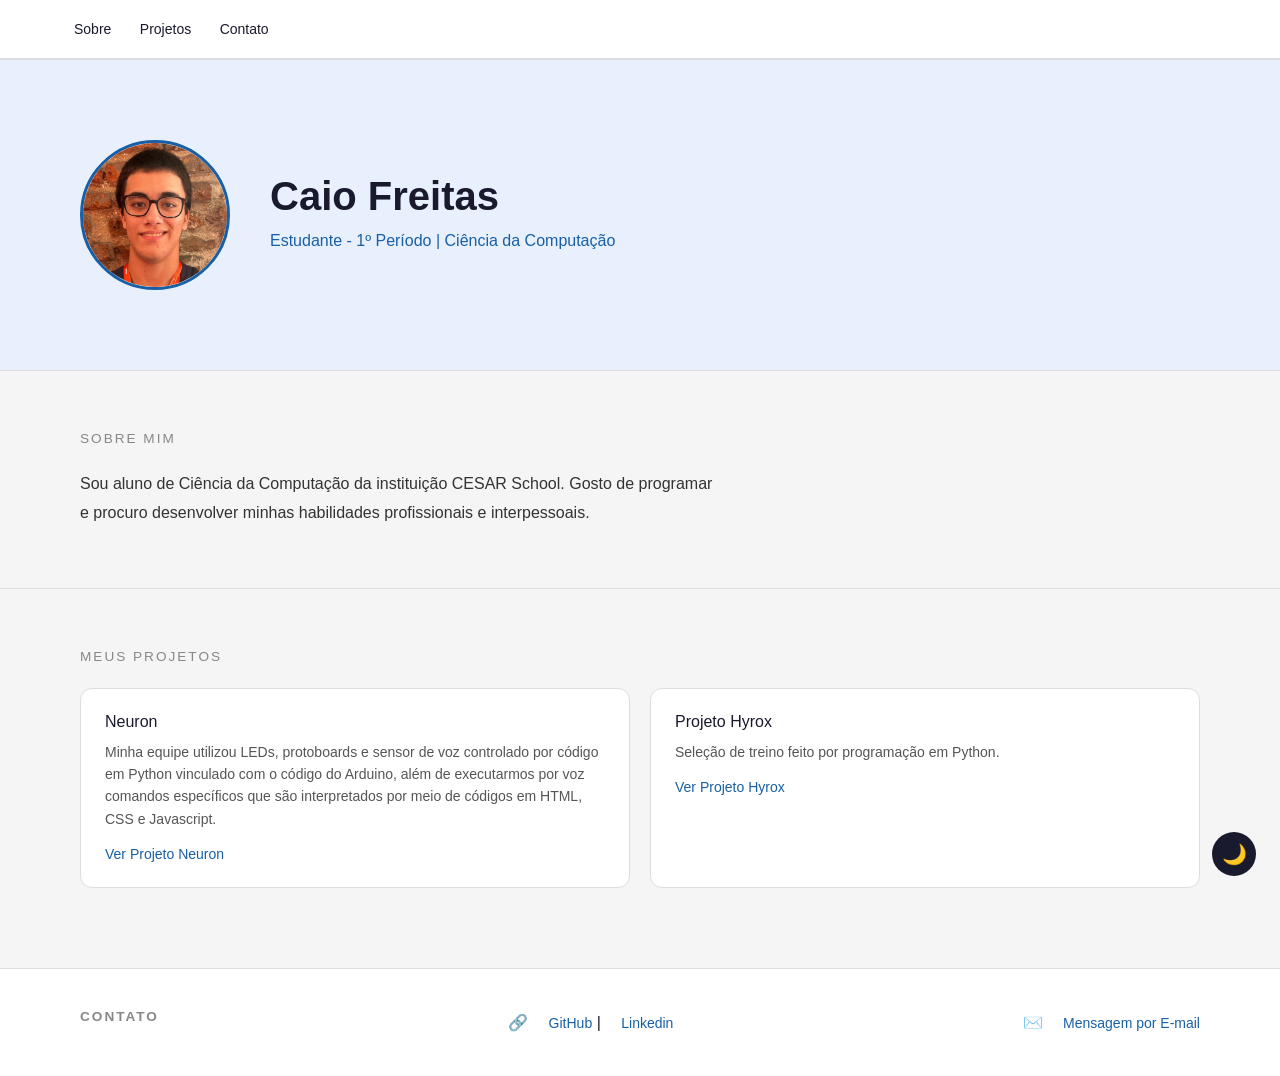
==== index.html @ 059044bb "Add files via upload" ====
<!DOCTYPE html>
<html lang="pt-BR">
<head>
    <meta charset="UTF-8">
    <meta name="viewport" content="width=device-width, initial-scale=1.0">
    <title>Portfólio - Caio Freitas</title>
    <link rel="stylesheet" href="parte.css">
</head>
<body>

    <!-- Botão Dark Mode -->
    <button id="toggle-dark" onclick="toggleDark()">🌙</button>

    <!-- Cabeçalho -->
    <header>
        <nav>
            <a href="#sobre">Sobre</a>
            <a href="#projetos">Projetos</a>
            <a href="#contato">Contato</a>
        </nav>
    </header>

    <!-- Hero -->
    <section id="inicio" class="hero">
        <img src="caiofreitas.png" alt="Foto" class="foto-perfil">
        <div class="hero-texto">
            <h1>Caio Freitas</h1>
            <p>Estudante - 1º Período | Ciência da Computação</p>
        </div>
    </section>

    <!-- Sobre Mim -->
    <section id="sobre">
        <h2>Sobre Mim</h2>
        <p>Sou aluno de Ciência da Computação da instituição CESAR School. Gosto de programar e procuro desenvolver minhas habilidades profissionais e interpessoais.</p>
    </section>

    <!-- Projetos -->
    <section id="projetos">
        <h2>Meus Projetos</h2>
        <div class="grade-projetos">

            <div class="card-projeto">
                <h3>Neuron</h3>
                <p>Minha equipe utilizou LEDs, protoboards e sensor de voz controlado por código em Python vinculado com o código do Arduino, além de executarmos por voz comandos específicos que são interpretados por meio de códigos em HTML, CSS e Javascript.</p>
                <a href="https://sites.google.com/cesar.school/grupo-17-projeto/home" target="_blank">Ver Projeto Neuron</a>
            </div>

            <div class="card-projeto">
                <h3>Projeto Hyrox</h3>
                <p>Seleção de treino feito por programação em Python.</p>
                <a href="https://github.com/analu-dev/projeto-grupo-7/blob/main/ORIGINAIS%20-%20ESQUE%C3%87AM/hyrox-tabelasep.py" target="_blank">Ver Projeto Hyrox</a>
            </div>

        </div>
    </section>

    <!-- Rodapé e Contato -->
    <footer id="contato">
        <h2>Contato</h2>
        <p>🔗 <a href="https://github.com/caiofreitas23" target="_blank">GitHub</a> | <a href="https://www.linkedin.com/in/caiofamedeiros" target="_blank">Linkedin</a></p>
        <p>✉️ <a href="contato.html">Mensagem por E-mail</a></p>
    </footer>

    <script src="paginicial.js"></script>
</body>
</html>
---- parte.css ----
/* Configurações básicas */
* {
    margin: 0;
    padding: 0;
    box-sizing: border-box;
    font-family: Comfortaa, sans-serif;
    scroll-behavior: smooth;
}

/* LIGHT MODE (padrão) */
body {
    background-color: #f5f5f5;
    color: #1a1a2e;
    transition: background-color 0.3s, color 0.3s;
}

header {
    background-color: #ffffff;
    color: #1a1a2e;
    display: flex;
    justify-content: space-between;
    align-items: center;
    padding: 20px 50px;
    position: sticky;
    top: 0;
    z-index: 100;
    border-bottom: 0.5px solid #ddd;
}

header nav a {
    color: #1a1a2e;
    text-decoration: none;
    margin-left: 24px;
    font-size: 14px;
    transition: color 0.2s;
}

header nav a:hover {
    color: #185fa5;
}

.hero {
    background-color: #e8f0fe;
    color: #1a1a2e;
    display: flex;
    align-items: center;
    gap: 40px;
    padding: 80px 80px;
}

.hero-texto h1 {
    font-size: 2.5rem;
    font-weight: bold;
    margin-bottom: 8px;
    color: #1a1a2e;
}

.hero-texto p {
    color: #185fa5;
    font-size: 1rem;
}

.foto-perfil {
    width: 150px;
    height: 150px;
    border-radius: 50%;
    object-fit: cover;
    border: 3px solid #185fa5;
    flex-shrink: 0;
}

section {
    padding: 60px 80px;
    border-top: 0.5px solid #ddd;
}

section h2 {
    font-size: 0.85rem;
    font-weight: 500;
    color: #888;
    text-transform: uppercase;
    letter-spacing: 2px;
    margin-bottom: 24px;
}

section p {
    color: #333;
    line-height: 1.8;
    max-width: 640px;
}

.grade-projetos {
    display: grid;
    grid-template-columns: repeat(auto-fit, minmax(260px, 1fr));
    gap: 20px;
    margin-bottom: 20px;
}

.card-projeto {
    background-color: #ffffff;
    border: 0.5px solid #ddd;
    border-radius: 12px;
    padding: 24px;
    transition: border-color 0.2s;
}

.card-projeto:hover {
    border-color: #185fa5;
}

.card-projeto h3 {
    font-size: 1rem;
    font-weight: 500;
    margin-bottom: 10px;
    color: #1a1a2e;
}

.card-projeto p {
    font-size: 0.875rem;
    color: #555;
    line-height: 1.6;
}

.card-projeto a {
    display: inline-block;
    margin-top: 16px;
    font-size: 0.875rem;
    color: #185fa5;
    text-decoration: none;
}

.card-projeto a:hover {
    text-decoration: underline;
}

footer {
    background-color: #ffffff;
    padding: 40px 80px;
    border-top: 0.5px solid #ddd;
    display: flex;
    justify-content: space-between;
    align-items: center;
    flex-wrap: wrap;
    gap: 16px;
}

footer h2 {
    font-size: 0.85rem;
    color: #888;
    text-transform: uppercase;
    letter-spacing: 2px;
    margin-bottom: 12px;
}

footer a {
    color: #185fa5;
    text-decoration: none;
    margin-left: 16px;
    font-size: 14px;
}

footer a:hover {
    text-decoration: underline;
}

/* Botão Dark Mode */
#toggle-dark {
    position: fixed;
    bottom: 24px;
    right: 24px;
    background: #1a1a2e;
    color: white;
    border: none;
    border-radius: 50%;
    width: 44px;
    height: 44px;
    font-size: 20px;
    cursor: pointer;
    z-index: 999;
    transition: background 0.3s;
}

/* DARK MODE */
body.dark {
    background-color: #0f0f1a;
    color: #e2e8f0;
}

body.dark header {
    background-color: #1a1a2e;
    border-bottom: 0.5px solid #2d2d4e;
}

body.dark header nav a {
    color: #a0aec0;
}

body.dark header nav a:hover {
    color: #63b3ed;
}

body.dark .hero {
    background-color: #16213e;
    color: #e2e8f0;
}

body.dark .hero-texto h1 {
    color: #e2e8f0;
}

body.dark .hero-texto p {
    color: #63b3ed;
}

body.dark section {
    border-top: 0.5px solid #2d2d4e;
}

body.dark section h2 {
    color: #a0aec0;
}

body.dark section p {
    color: #cbd5e0;
}

body.dark .card-projeto {
    background-color: #1a1a2e;
    border: 0.5px solid #2d2d4e;
}

body.dark .card-projeto:hover {
    border-color: #63b3ed;
}

body.dark .card-projeto h3 {
    color: #e2e8f0;
}

body.dark .card-projeto p {
    color: #a0aec0;
}

body.dark .card-projeto a {
    color: #63b3ed;
}

body.dark footer {
    background-color: #1a1a2e;
    border-top: 0.5px solid #2d2d4e;
}

body.dark footer h2 {
    color: #a0aec0;
}

body.dark footer a {
    color: #63b3ed;
}

body.dark #toggle-dark {
    background: #e2e8f0;
    color: #1a1a2e;
}
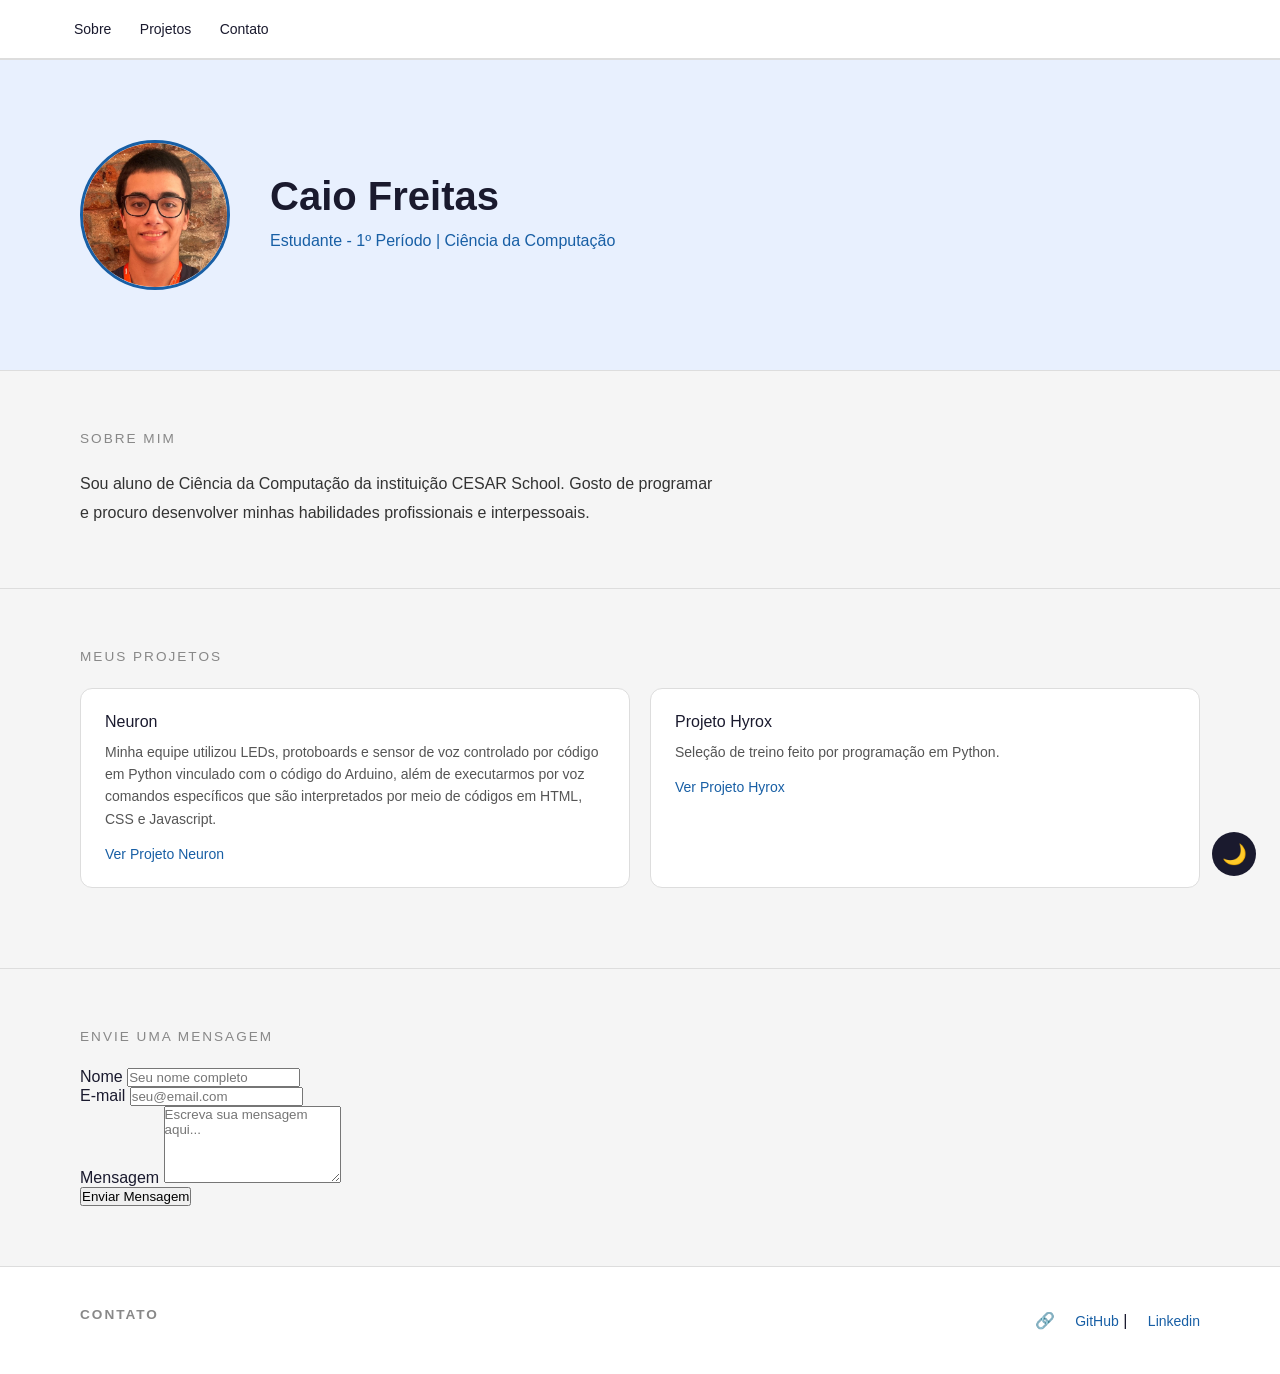
==== commit 5411f369: "Update index.html" ====
--- a/index.html
+++ b/index.html
@@ -55,13 +55,38 @@
         </div>
     </section>
 
+    <!-- Formulário de Contato -->
+    <section id="formulario-contato">
+        <h2>Envie uma Mensagem</h2>
+        <div class="formulario-wrapper">
+
+            <div class="campo">
+                <label for="nome">Nome</label>
+                <input type="text" id="nome" placeholder="Seu nome completo">
+            </div>
+
+            <div class="campo">
+                <label for="email">E-mail</label>
+                <input type="email" id="email" placeholder="seu@email.com">
+            </div>
+
+            <div class="campo">
+                <label for="mensagem">Mensagem</label>
+                <textarea id="mensagem" rows="5" placeholder="Escreva sua mensagem aqui..."></textarea>
+            </div>
+
+            <button class="btn-enviar" onclick="enviarMensagem()">Enviar Mensagem</button>
+            <p id="feedback-envio"></p>
+
+        </div>
+    </section>
+
     <!-- Rodapé e Contato -->
     <footer id="contato">
         <h2>Contato</h2>
         <p>🔗 <a href="https://github.com/caiofreitas23" target="_blank">GitHub</a> | <a href="https://www.linkedin.com/in/caiofamedeiros" target="_blank">Linkedin</a></p>
-        <p>✉️ <a href="contato.html">Mensagem por E-mail</a></p>
     </footer>
 
     <script src="paginicial.js"></script>
 </body>
-</html>+</html>
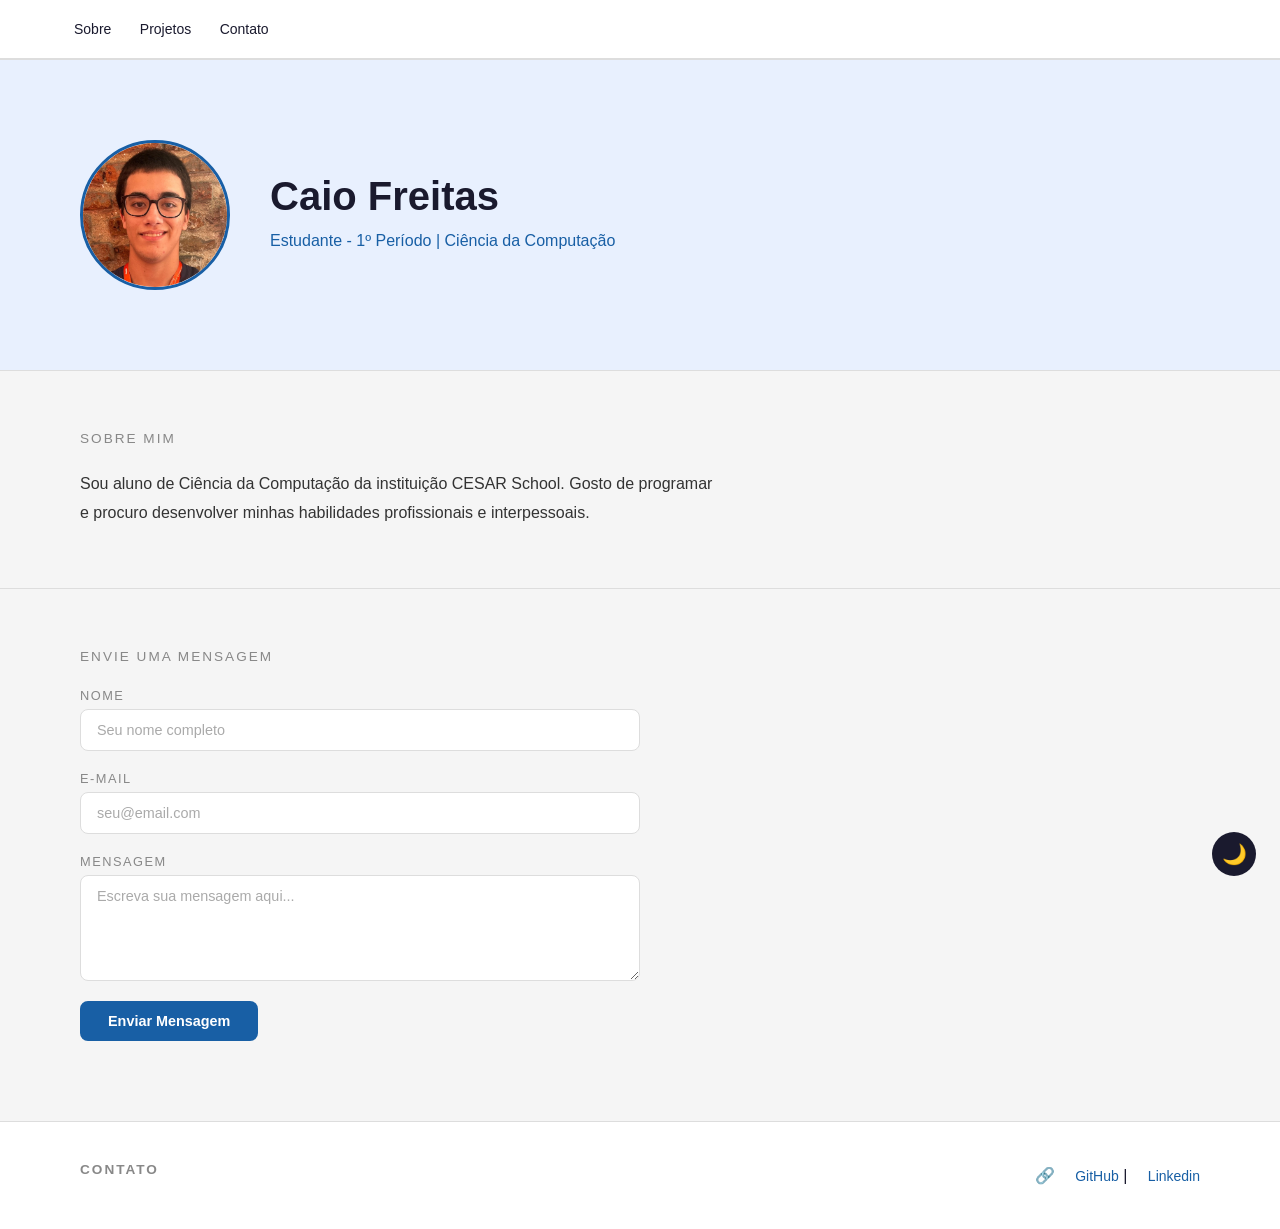
==== commit 83854953: "Update index.html" ====
--- a/index.html
+++ b/index.html
@@ -15,7 +15,7 @@
     <header>
         <nav>
             <a href="#sobre">Sobre</a>
-            <a href="#projetos">Projetos</a>
+            <a href="projetos.html" target="_blank">Projetos</a>
             <a href="#contato">Contato</a>
         </nav>
     </header>
@@ -33,26 +33,6 @@
     <section id="sobre">
         <h2>Sobre Mim</h2>
         <p>Sou aluno de Ciência da Computação da instituição CESAR School. Gosto de programar e procuro desenvolver minhas habilidades profissionais e interpessoais.</p>
-    </section>
-
-    <!-- Projetos -->
-    <section id="projetos">
-        <h2>Meus Projetos</h2>
-        <div class="grade-projetos">
-
-            <div class="card-projeto">
-                <h3>Neuron</h3>
-                <p>Minha equipe utilizou LEDs, protoboards e sensor de voz controlado por código em Python vinculado com o código do Arduino, além de executarmos por voz comandos específicos que são interpretados por meio de códigos em HTML, CSS e Javascript.</p>
-                <a href="https://sites.google.com/cesar.school/grupo-17-projeto/home" target="_blank">Ver Projeto Neuron</a>
-            </div>
-
-            <div class="card-projeto">
-                <h3>Projeto Hyrox</h3>
-                <p>Seleção de treino feito por programação em Python.</p>
-                <a href="https://github.com/analu-dev/projeto-grupo-7/blob/main/ORIGINAIS%20-%20ESQUE%C3%87AM/hyrox-tabelasep.py" target="_blank">Ver Projeto Hyrox</a>
-            </div>
-
-        </div>
     </section>
 
     <!-- Formulário de Contato -->
--- a/parte.css
+++ b/parte.css
@@ -131,6 +131,79 @@
 
 .card-projeto a:hover {
     text-decoration: underline;
+}
+
+/* Formulário de Contato */
+#formulario-contato {
+    padding: 60px 80px;
+    border-top: 0.5px solid #ddd;
+}
+
+.formulario-wrapper {
+    max-width: 560px;
+    display: flex;
+    flex-direction: column;
+    gap: 20px;
+}
+
+.campo {
+    display: flex;
+    flex-direction: column;
+    gap: 6px;
+}
+
+.campo label {
+    font-size: 0.8rem;
+    text-transform: uppercase;
+    letter-spacing: 1.5px;
+    color: #888;
+}
+
+.campo input,
+.campo textarea {
+    background-color: #ffffff;
+    border: 0.5px solid #ddd;
+    border-radius: 8px;
+    padding: 12px 16px;
+    color: #1a1a2e;
+    font-family: Comfortaa, sans-serif;
+    font-size: 0.9rem;
+    outline: none;
+    transition: border-color 0.2s;
+    resize: vertical;
+}
+
+.campo input:focus,
+.campo textarea:focus {
+    border-color: #185fa5;
+}
+
+.campo input::placeholder,
+.campo textarea::placeholder {
+    color: #aaa;
+}
+
+.btn-enviar {
+    background-color: #185fa5;
+    color: #ffffff;
+    border: none;
+    border-radius: 8px;
+    padding: 12px 28px;
+    font-family: Comfortaa, sans-serif;
+    font-size: 0.9rem;
+    font-weight: bold;
+    cursor: pointer;
+    align-self: flex-start;
+    transition: background-color 0.2s;
+}
+
+.btn-enviar:hover {
+    background-color: #1a4f8a;
+}
+
+#feedback-envio {
+    font-size: 0.85rem;
+    color: #2f855a;
 }
 
 footer {
@@ -245,6 +318,44 @@
     color: #63b3ed;
 }
 
+body.dark #formulario-contato {
+    border-top: 0.5px solid #2d2d4e;
+}
+
+body.dark .campo label {
+    color: #a0aec0;
+}
+
+body.dark .campo input,
+body.dark .campo textarea {
+    background-color: #1a1a2e;
+    border-color: #2d2d4e;
+    color: #e2e8f0;
+}
+
+body.dark .campo input:focus,
+body.dark .campo textarea:focus {
+    border-color: #63b3ed;
+}
+
+body.dark .campo input::placeholder,
+body.dark .campo textarea::placeholder {
+    color: #4a5568;
+}
+
+body.dark .btn-enviar {
+    background-color: #63b3ed;
+    color: #0f0f1a;
+}
+
+body.dark .btn-enviar:hover {
+    background-color: #4299e1;
+}
+
+body.dark #feedback-envio {
+    color: #68d391;
+}
+
 body.dark footer {
     background-color: #1a1a2e;
     border-top: 0.5px solid #2d2d4e;
@@ -261,4 +372,4 @@
 body.dark #toggle-dark {
     background: #e2e8f0;
     color: #1a1a2e;
-}+}
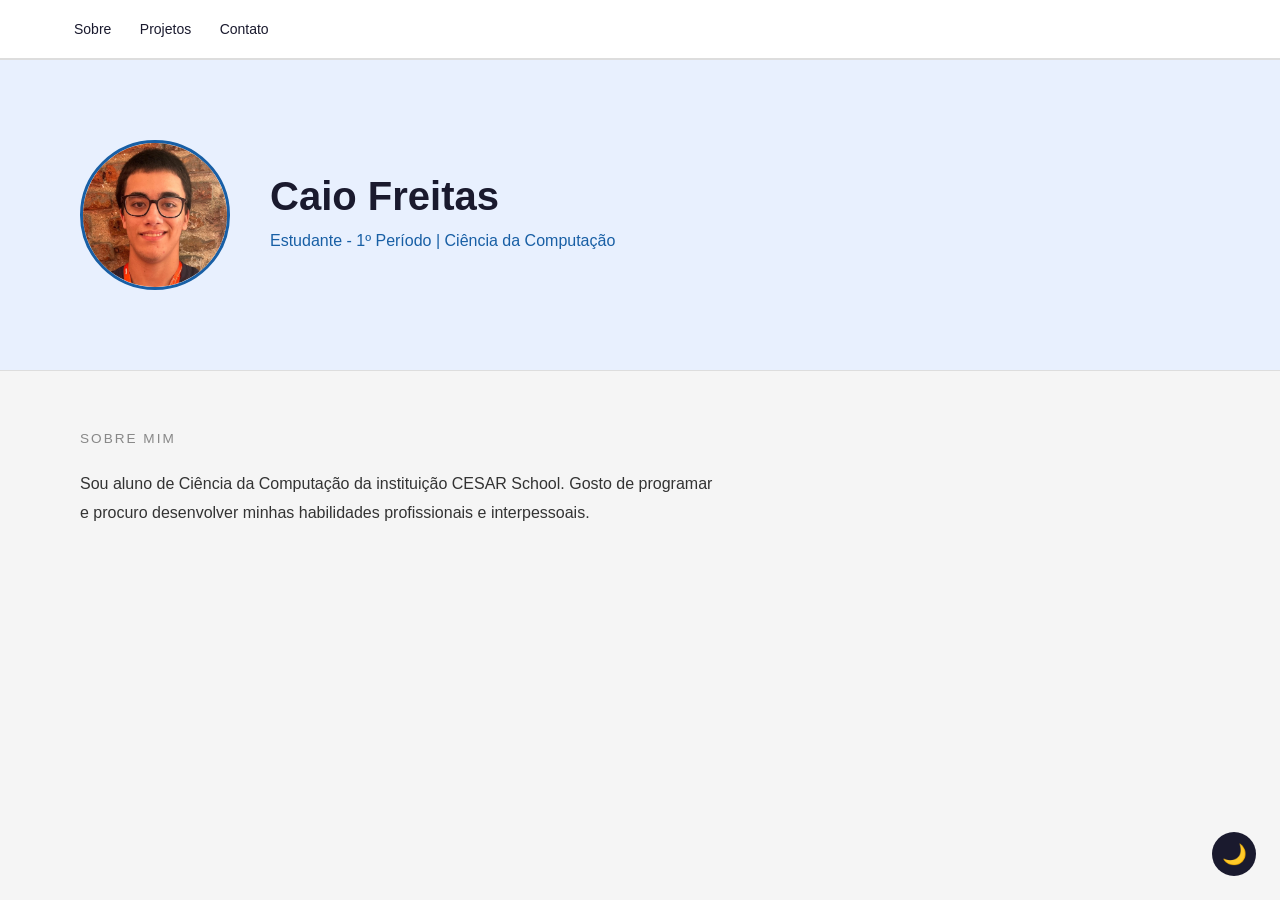
==== commit f8f72ac1: "Update index.html" ====
--- a/index.html
+++ b/index.html
@@ -15,14 +15,15 @@
     <header>
         <nav>
             <a href="#sobre">Sobre</a>
-            <a href="projetos.html" target="_blank">Projetos</a>
-            <a href="#contato">Contato</a>
+            <a href="projetos.html">Projetos</a>
+            <a href="contatos.html">Contato</a>
         </nav>
     </header>
 
     <!-- Hero -->
     <section id="inicio" class="hero">
-        <img src="caiofreitas.png" alt="Foto" class="foto-perfil">
+        <img src="caiofreitas.png" alt="Foto de Caio Freitas" class="foto-perfil">
+
         <div class="hero-texto">
             <h1>Caio Freitas</h1>
             <p>Estudante - 1º Período | Ciência da Computação</p>
@@ -32,41 +33,15 @@
     <!-- Sobre Mim -->
     <section id="sobre">
         <h2>Sobre Mim</h2>
-        <p>Sou aluno de Ciência da Computação da instituição CESAR School. Gosto de programar e procuro desenvolver minhas habilidades profissionais e interpessoais.</p>
+
+        <p>
+            Sou aluno de Ciência da Computação da instituição CESAR School.
+            Gosto de programar e procuro desenvolver minhas habilidades
+            profissionais e interpessoais.
+        </p>
     </section>
 
-    <!-- Formulário de Contato -->
-    <section id="formulario-contato">
-        <h2>Envie uma Mensagem</h2>
-        <div class="formulario-wrapper">
+    <script src="paginicial.js"></script>
 
-            <div class="campo">
-                <label for="nome">Nome</label>
-                <input type="text" id="nome" placeholder="Seu nome completo">
-            </div>
-
-            <div class="campo">
-                <label for="email">E-mail</label>
-                <input type="email" id="email" placeholder="seu@email.com">
-            </div>
-
-            <div class="campo">
-                <label for="mensagem">Mensagem</label>
-                <textarea id="mensagem" rows="5" placeholder="Escreva sua mensagem aqui..."></textarea>
-            </div>
-
-            <button class="btn-enviar" onclick="enviarMensagem()">Enviar Mensagem</button>
-            <p id="feedback-envio"></p>
-
-        </div>
-    </section>
-
-    <!-- Rodapé e Contato -->
-    <footer id="contato">
-        <h2>Contato</h2>
-        <p>🔗 <a href="https://github.com/caiofreitas23" target="_blank">GitHub</a> | <a href="https://www.linkedin.com/in/caiofamedeiros" target="_blank">Linkedin</a></p>
-    </footer>
-
-    <script src="paginicial.js"></script>
 </body>
 </html>
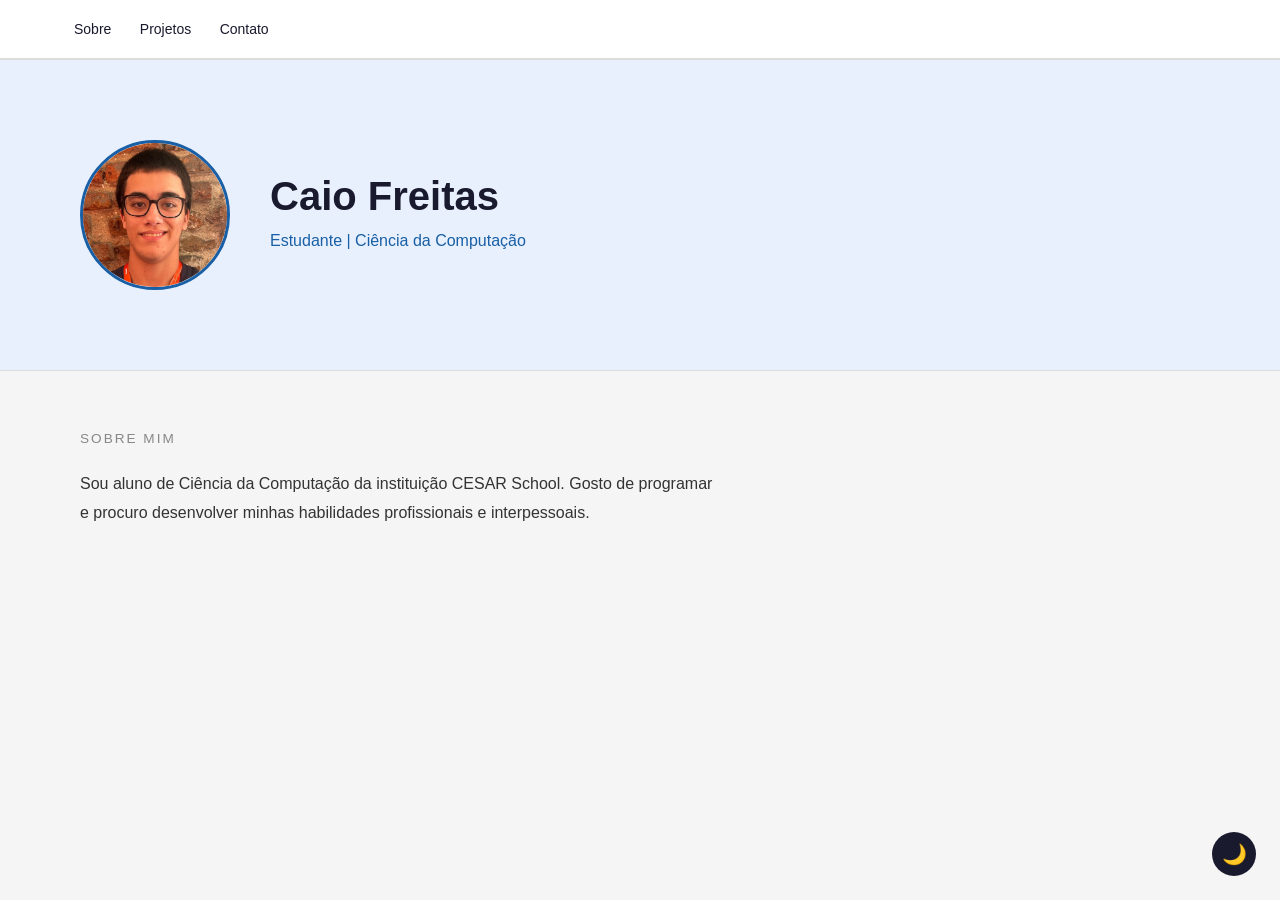
==== commit 9b0b4b56: "Update index.html" ====
--- a/index.html
+++ b/index.html
@@ -15,8 +15,8 @@
     <header>
         <nav>
             <a href="#sobre">Sobre</a>
-            <a href="projetos.html">Projetos</a>
-            <a href="contatos.html">Contato</a>
+            <a href="projetos.html" target="_blank">Projetos</a>
+            <a href="contatos.html" target="_blank">Contato</a>
         </nav>
     </header>
 
@@ -26,7 +26,7 @@
 
         <div class="hero-texto">
             <h1>Caio Freitas</h1>
-            <p>Estudante - 1º Período | Ciência da Computação</p>
+            <p>Estudante | Ciência da Computação</p>
         </div>
     </section>
 
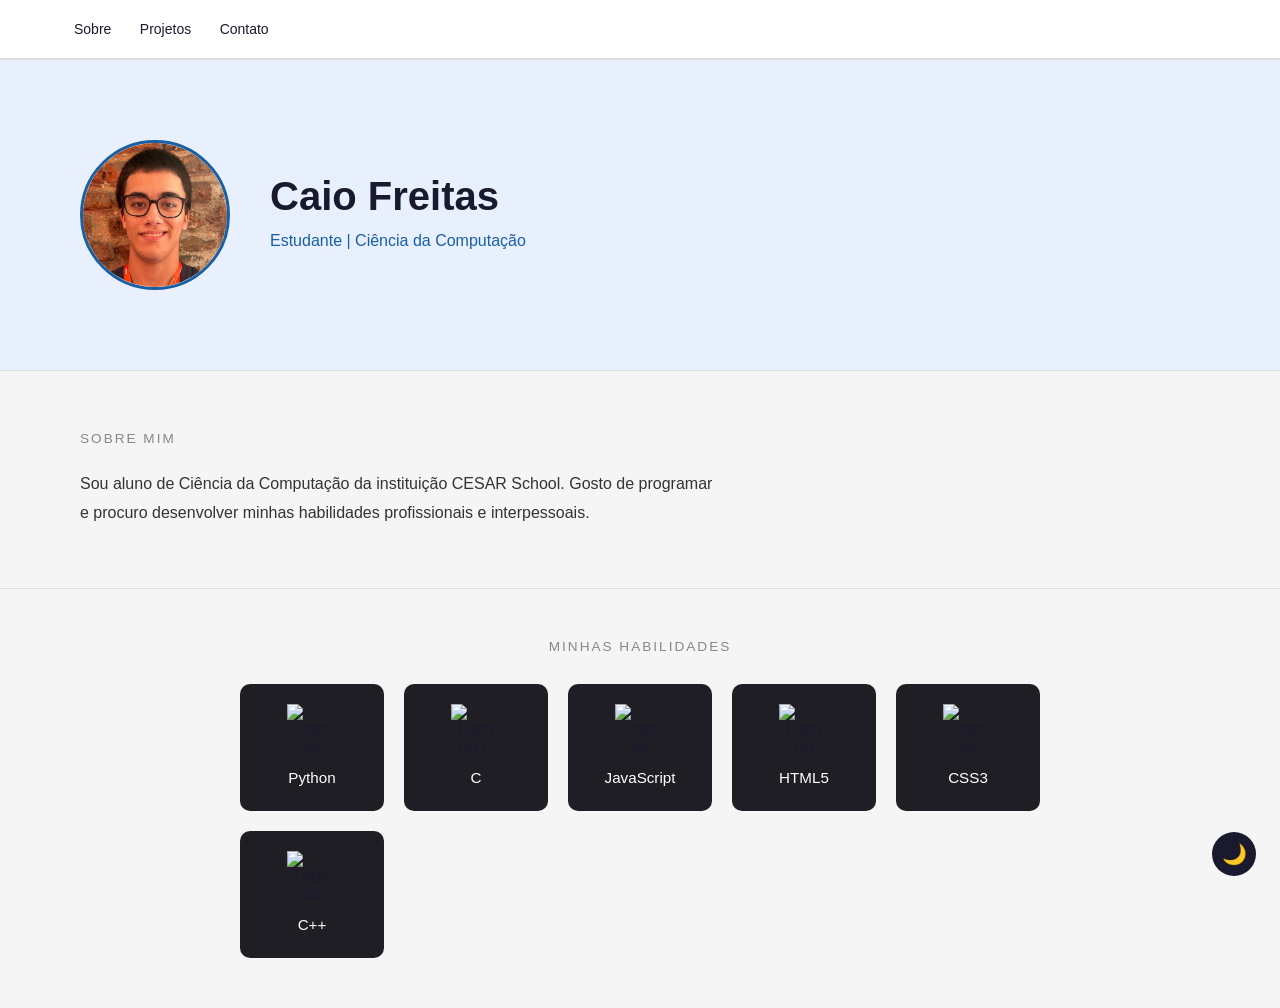
==== commit a81bfaa2: "Adição das Minhas Habilidades" ====
--- a/index.html
+++ b/index.html
@@ -41,6 +41,12 @@
         </p>
     </section>
 
+    <section class="skills-container">
+        <h2>Minhas Habilidades</h2>
+        
+        <div id="skills-grid" class="skills-grid"></div>
+    </section>
+
     <script src="paginicial.js"></script>
 
 </body>
--- a/parte.css
+++ b/parte.css
@@ -87,6 +87,57 @@
     color: #333;
     line-height: 1.8;
     max-width: 640px;
+}
+
+/*LINGUAGENS*/
+:root {
+    --bg-card: #1e1e24;
+    --text-color: #ffffff;
+    --accent-color: #00adb5;
+}
+
+.skills-container {
+    text-align: center;
+    padding: 50px 20px;
+}
+
+.skills-grid {
+    display: grid;
+    grid-template-columns: repeat(auto-fit, minmax(120px, 1fr));
+    gap: 20px;
+    max-width: 800px;
+    margin: 30px auto 0 auto;
+}
+
+.skill-card {
+    background-color: var(--bg-card);
+    padding: 20px;
+    border-radius: 10px;
+    transition: transform 0.3s ease, box-shadow 0.3s ease;
+    display: flex;
+    flex-direction: column;
+    align-items: center;
+    gap: 10px;
+}
+
+/* Efeito ao passar o mouse */
+.skill-card:hover {
+    transform: translateY(-5px);
+    box-shadow: 0 10px 20px rgba(0, 173, 181, 0.2);
+    border: 1px solid var(--accent-color);
+}
+
+.skill-card img {
+    width: 50px;
+    height: 50px;
+    object-fit: contain;
+}
+
+.skill-card p {
+    color: var(--text-color);
+    font-size: 0.95rem;
+    font-weight: 500;
+    margin: 0;
 }
 
 .grade-projetos {
